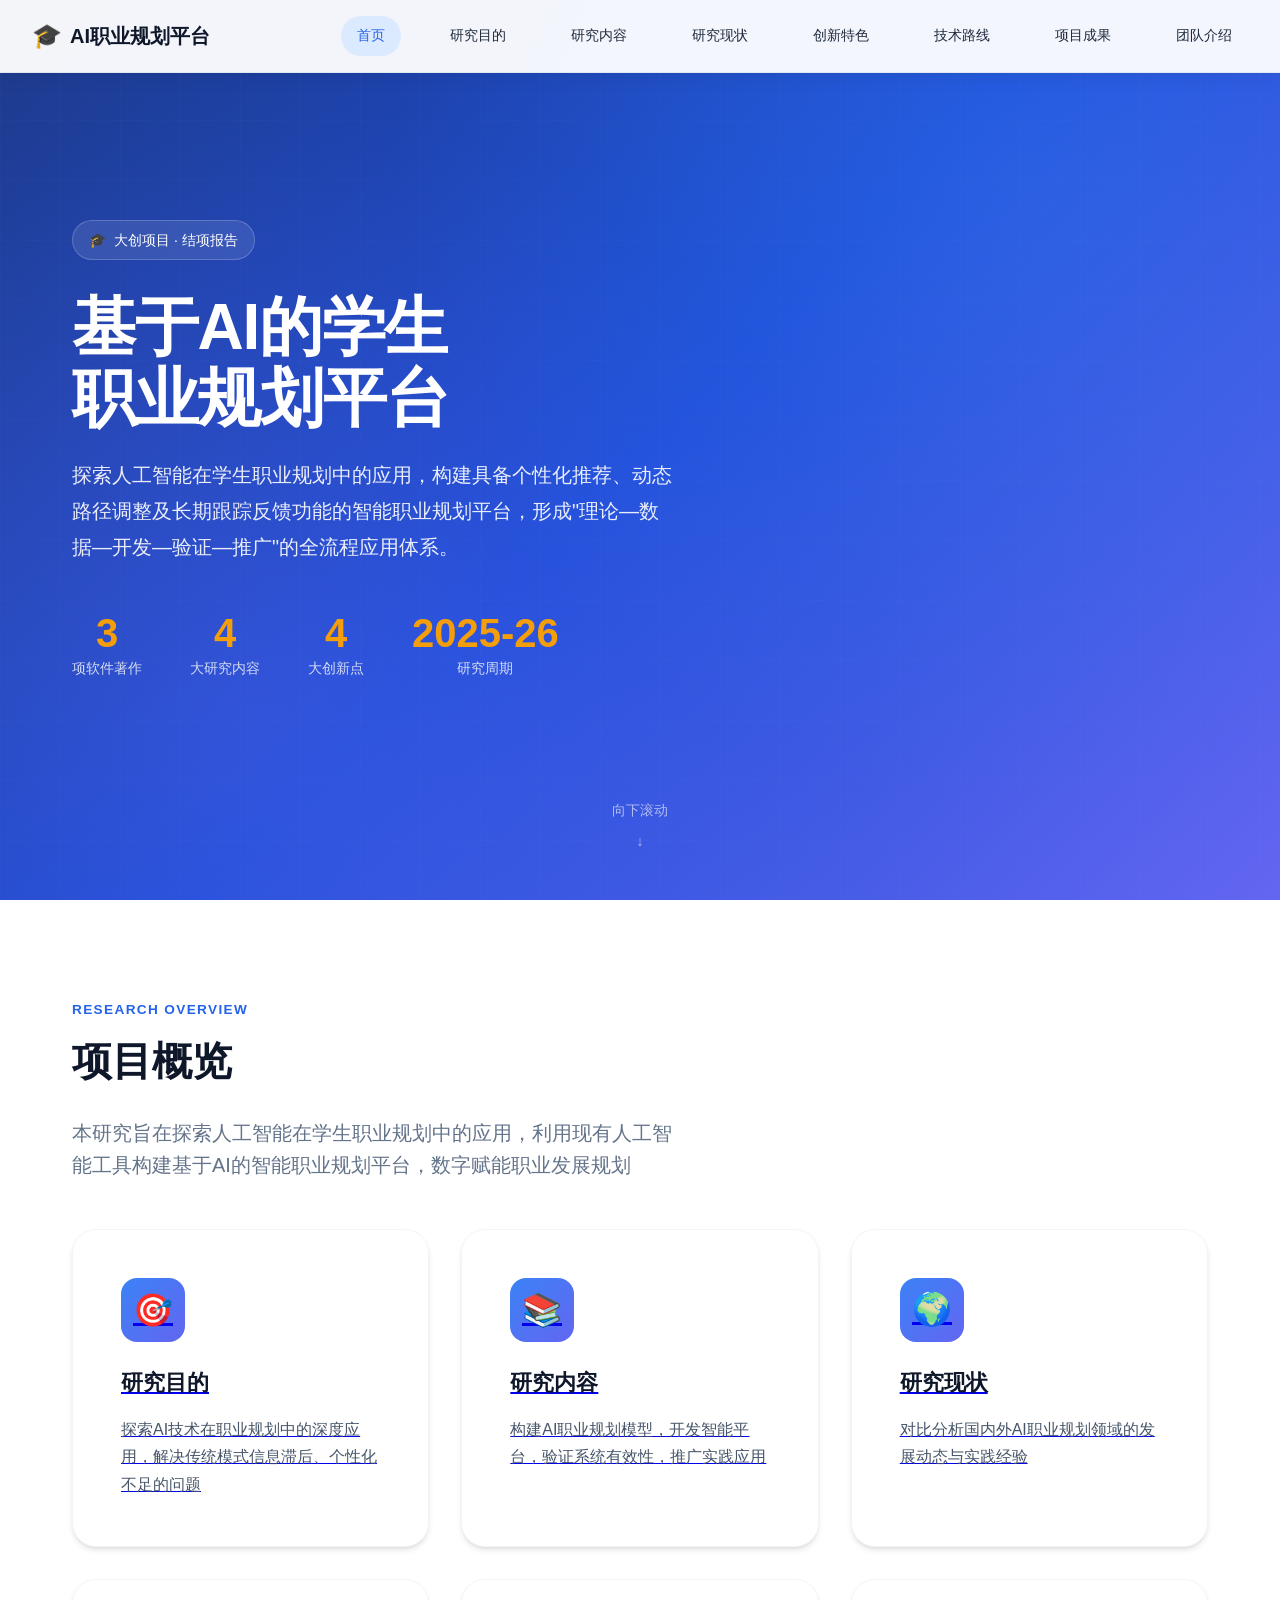
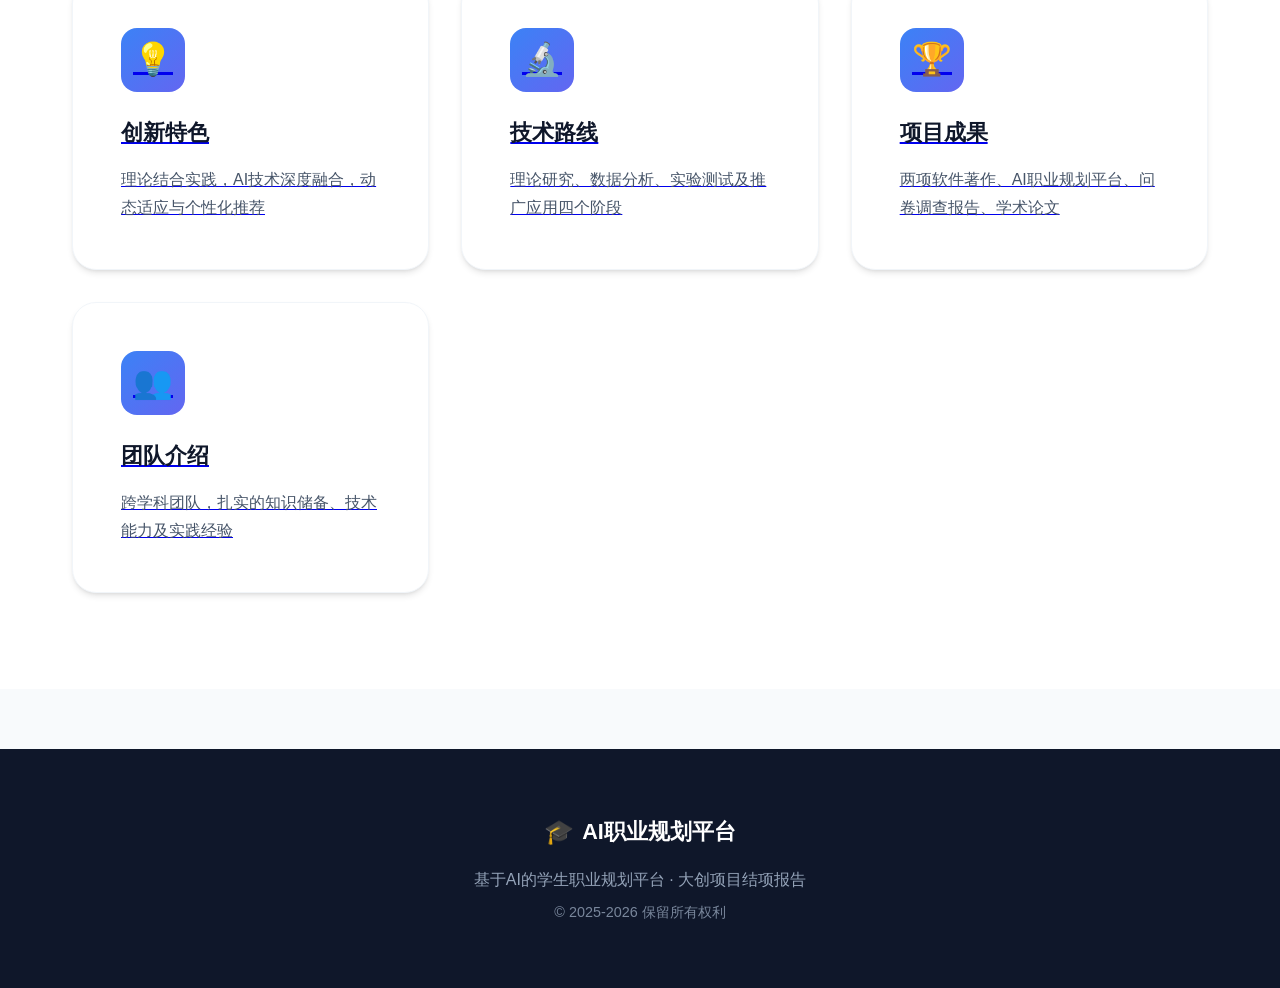
==== index.html @ b2a1bdc6 "Add files via upload" ====
<!DOCTYPE html>
<html lang="zh-CN">
<head>
  <meta charset="UTF-8">
  <meta name="viewport" content="width=device-width, initial-scale=1.0">
  <title>基于AI的学生职业规划平台 - 大创项目结项报告</title>
  <link rel="stylesheet" href="assets/css/common.css">
  <link rel="stylesheet" href="css/main.css">
</head>
<body>
  <nav class="navbar">
    <div class="nav-container">
      <a href="index.html" class="logo">
        <span class="logo-icon">🎓</span>
        <span class="logo-text">AI职业规划平台</span>
      </a>
      <div class="nav-links">
        <a href="index.html" class="nav-link active">首页</a>
        <a href="pages/purpose.html" class="nav-link">研究目的</a>
        <a href="pages/research.html" class="nav-link">研究内容</a>
        <a href="pages/status.html" class="nav-link">研究现状</a>
        <a href="pages/innovation.html" class="nav-link">创新特色</a>
        <a href="pages/tech.html" class="nav-link">技术路线</a>
        <a href="pages/achievements.html" class="nav-link">项目成果</a>
        <a href="pages/team.html" class="nav-link">团队介绍</a>
      </div>
      <button class="mobile-menu-btn" aria-label="打开菜单">
        <span></span><span></span><span></span>
      </button>
    </div>
  </nav>

  <section class="hero">
    <div class="hero-bg"></div>
    <div class="hero-grid"></div>
    <div class="container">
      <div class="hero-content">
        <div class="hero-badge">
          <span>🎓</span>
          <span>大创项目 · 结项报告</span>
        </div>
        <h1 class="hero-title">基于AI的学生<br>职业规划平台</h1>
        <p class="hero-description">探索人工智能在学生职业规划中的应用，构建具备个性化推荐、动态路径调整及长期跟踪反馈功能的智能职业规划平台，形成"理论—数据—开发—验证—推广"的全流程应用体系。</p>
        <div class="hero-stats">
          <div class="hero-stat">
            <div class="hero-stat-value">3</div>
            <div class="hero-stat-label">项软件著作</div>
          </div>
          <div class="hero-stat">
            <div class="hero-stat-value">4</div>
            <div class="hero-stat-label">大研究内容</div>
          </div>
          <div class="hero-stat">
            <div class="hero-stat-value">4</div>
            <div class="hero-stat-label">大创新点</div>
          </div>
          <div class="hero-stat">
            <div class="hero-stat-value">2025-26</div>
            <div class="hero-stat-label">研究周期</div>
          </div>
        </div>
      </div>
    </div>
    <div class="hero-scroll">
      <span>向下滚动</span>
      <span>↓</span>
    </div>
  </section>

  <section class="section section-light">
    <div class="container">
      <span class="section-label">Research Overview</span>
      <h2 class="section-title">项目概览</h2>
      <p class="section-subtitle">本研究旨在探索人工智能在学生职业规划中的应用，利用现有人工智能工具构建基于AI的智能职业规划平台，数字赋能职业发展规划</p>
      
      <div class="feature-cards">
        <a href="pages/purpose.html" class="feature-card">
          <div class="feature-card-icon">🎯</div>
          <h3 class="feature-card-title">研究目的</h3>
          <p class="feature-card-text">探索AI技术在职业规划中的深度应用，解决传统模式信息滞后、个性化不足的问题</p>
        </a>
        <a href="pages/research.html" class="feature-card">
          <div class="feature-card-icon">📚</div>
          <h3 class="feature-card-title">研究内容</h3>
          <p class="feature-card-text">构建AI职业规划模型，开发智能平台，验证系统有效性，推广实践应用</p>
        </a>
        <a href="pages/status.html" class="feature-card">
          <div class="feature-card-icon">🌍</div>
          <h3 class="feature-card-title">研究现状</h3>
          <p class="feature-card-text">对比分析国内外AI职业规划领域的发展动态与实践经验</p>
        </a>
        <a href="pages/innovation.html" class="feature-card">
          <div class="feature-card-icon">💡</div>
          <h3 class="feature-card-title">创新特色</h3>
          <p class="feature-card-text">理论结合实践，AI技术深度融合，动态适应与个性化推荐</p>
        </a>
        <a href="pages/tech.html" class="feature-card">
          <div class="feature-card-icon">🔬</div>
          <h3 class="feature-card-title">技术路线</h3>
          <p class="feature-card-text">理论研究、数据分析、实验测试及推广应用四个阶段</p>
        </a>
        <a href="pages/achievements.html" class="feature-card">
          <div class="feature-card-icon">🏆</div>
          <h3 class="feature-card-title">项目成果</h3>
          <p class="feature-card-text">两项软件著作、AI职业规划平台、问卷调查报告、学术论文</p>
        </a>
        <a href="pages/team.html" class="feature-card">
          <div class="feature-card-icon">👥</div>
          <h3 class="feature-card-title">团队介绍</h3>
          <p class="feature-card-text">跨学科团队，扎实的知识储备、技术能力及实践经验</p>
        </a>
      </div>
    </div>
  </section>

  <footer class="footer">
    <div class="container">
      <div class="footer-content">
        <div class="footer-brand">
          <span class="logo-icon">🎓</span>
          <span>AI职业规划平台</span>
        </div>
        <p class="footer-desc">基于AI的学生职业规划平台 · 大创项目结项报告</p>
        <p class="footer-copyright">© 2025-2026 保留所有权利</p>
      </div>
    </div>
  </footer>

  <script src="js/main.js"></script>
</body>
</html>
---- assets/css/common.css ----
* {
  margin: 0;
  padding: 0;
  box-sizing: border-box;
}
body {
  font-family: 'Inter', -apple-system, BlinkMacSystemFont, 'Segoe UI', Roboto, sans-serif;
  color: #1E293B;
  background: #F8FAFC;
  line-height: 1.6;
}

/* 导航栏 */
.navbar {
  background: white;
  box-shadow: 0 1px 4px rgba(0,0,0,0.08);
  position: sticky;
  top: 0;
  z-index: 1000;
}
.nav-container {
  max-width: 1200px;
  margin: 0 auto;
  display: flex;
  justify-content: space-between;
  align-items: center;
  padding: 0 20px;
  height: 64px;
}
.logo {
  font-size: 1.4rem;
  font-weight: bold;
  color: #2563EB;
  text-decoration: none;
}
.nav-links a {
  margin-left: 25px;
  text-decoration: none;
  color: #1E293B;
  font-weight: 500;
  transition: color 0.2s;
}
.nav-links a:hover { color: #2563EB; }
.btn-login {
  background: #2563EB;
  color: white !important;
  padding: 8px 20px;
  border-radius: 6px;
}

/* 页脚 */
.footer {
  text-align: center;
  padding: 30px;
  background: white;
  margin-top: 60px;
  color: #64748B;
}

/* AI助手 */
.ai-bubble {
  position: fixed;
  bottom: 30px;
  right: 30px;
  width: 60px;
  height: 60px;
  background: #2563EB;
  border-radius: 50%;
  display: flex;
  align-items: center;
  justify-content: center;
  font-size: 30px;
  color: white;
  cursor: pointer;
  box-shadow: 0 4px 12px rgba(37,99,235,0.4);
  z-index: 999;
  transition: transform 0.2s;
}
.ai-bubble:hover { transform: scale(1.1); }
.ai-chat-window {
  position: fixed;
  bottom: 100px;
  right: 30px;
  width: 350px;
  background: white;
  border-radius: 16px;
  box-shadow: 0 8px 30px rgba(0,0,0,0.12);
  display: none;
  flex-direction: column;
  z-index: 1000;
  overflow: hidden;
}
.ai-chat-window.active { display: flex; }
.chat-header {
  background: #2563EB;
  color: white;
  padding: 15px;
  display: flex;
  justify-content: space-between;
  align-items: center;
}
.chat-header button {
  background: none;
  border: none;
  color: white;
  font-size: 20px;
  cursor: pointer;
}
.chat-messages {
  height: 300px;
  overflow-y: auto;
  padding: 15px;
  display: flex;
  flex-direction: column;
  gap: 10px;
}
.msg {
  max-width: 80%;
  padding: 10px 14px;
  border-radius: 12px;
  font-size: 0.95rem;
}
.msg.bot {
  background: #F1F5F9;
  align-self: flex-start;
}
.msg.user {
  background: #2563EB;
  color: white;
  align-self: flex-end;
}
.chat-input {
  display: flex;
  padding: 10px;
  border-top: 1px solid #E2E8F0;
}
.chat-input input {
  flex: 1;
  padding: 10px;
  border: 1px solid #CBD5E1;
  border-radius: 8px;
  outline: none;
}
.chat-input button {
  margin-left: 8px;
  padding: 10px 16px;
  background: #2563EB;
  color: white;
  border: none;
  border-radius: 8px;
  cursor: pointer;
}
---- css/main.css ----
/* ===== 基础样式重置 ===== */
*, *::before, *::after {
  box-sizing: border-box;
  margin: 0;
  padding: 0;
}

:root {
  /* 主色调 */
  --primary-50: #EFF6FF;
  --primary-100: #DBEAFE;
  --primary-200: #BFDBFE;
  --primary-300: #93C5FD;
  --primary-400: #60A5FA;
  --primary-500: #3B82F6;
  --primary-600: #2563EB;
  --primary-700: #1D4ED8;
  --primary-800: #1E40AF;
  --primary-900: #1E3A8A;
  
  /* 辅助色 */
  --accent-purple: #6366F1;
  --accent-teal: #14B8A6;
  --accent-amber: #F59E0B;
  --accent-rose: #F43F5E;
  
  /* 中性色 */
  --gray-50: #F8FAFC;
  --gray-100: #F1F5F9;
  --gray-200: #E2E8F0;
  --gray-300: #CBD5E1;
  --gray-400: #94A3B8;
  --gray-500: #64748B;
  --gray-600: #475569;
  --gray-700: #334155;
  --gray-800: #1E293B;
  --gray-900: #0F172A;
  
  /* 功能色 */
  --success: #10B981;
  --warning: #F59E0B;
  --error: #EF4444;
  
  /* 字体 */
  --font-sans: 'Inter', -apple-system, BlinkMacSystemFont, 'Segoe UI', 'PingFang SC', 'Microsoft YaHei', sans-serif;
  
  /* 间距 */
  --space-xs: 0.5rem;
  --space-sm: 1rem;
  --space-md: 1.5rem;
  --space-lg: 2rem;
  --space-xl: 3rem;
  --space-2xl: 4rem;
  --space-3xl: 6rem;
  
  /* 圆角 */
  --radius-sm: 6px;
  --radius-md: 12px;
  --radius-lg: 16px;
  --radius-xl: 24px;
  --radius-full: 9999px;
  
  /* 阴影 */
  --shadow-sm: 0 1px 2px rgba(0,0,0,0.05);
  --shadow-md: 0 4px 6px -1px rgba(0,0,0,0.1), 0 2px 4px -2px rgba(0,0,0,0.1);
  --shadow-lg: 0 10px 15px -3px rgba(0,0,0,0.1), 0 4px 6px -4px rgba(0,0,0,0.1);
  --shadow-xl: 0 20px 25px -5px rgba(0,0,0,0.1), 0 8px 10px -6px rgba(0,0,0,0.1);
  
  /* 过渡 */
  --transition-fast: 150ms ease;
  --transition-base: 250ms ease;
  --transition-slow: 350ms ease;
}

html {
  scroll-behavior: smooth;
}

body {
  font-family: var(--font-sans);
  font-size: 16px;
  line-height: 1.6;
  color: var(--gray-700);
  background: var(--gray-50);
  -webkit-font-smoothing: antialiased;
  -moz-osx-font-smoothing: grayscale;
}

/* ===== 布局容器 ===== */
.container {
  width: 100%;
  max-width: 1200px;
  margin: 0 auto;
  padding: 0 var(--space-lg);
}

.section {
  padding: var(--space-3xl) 0;
}

.section-light {
  background: white;
}

.section-dark {
  background: var(--gray-900);
  color: white;
}

.section-gradient {
  background: linear-gradient(135deg, var(--primary-800) 0%, var(--primary-600) 50%, var(--accent-purple) 100%);
  color: white;
}

.section-gray {
  background: var(--gray-100);
}

/* ===== 导航栏 ===== */
.navbar {
  position: fixed;
  top: 0;
  left: 0;
  right: 0;
  z-index: 1000;
  background: rgba(255,255,255,0.95);
  backdrop-filter: blur(20px);
  -webkit-backdrop-filter: blur(20px);
  border-bottom: 1px solid var(--gray-200);
  transition: all var(--transition-base);
}

.nav-container {
  display: flex;
  align-items: center;
  justify-content: space-between;
  height: 72px;
  padding: 0 var(--space-lg);
  max-width: 1400px;
  margin: 0 auto;
}

.logo {
  display: flex;
  align-items: center;
  gap: var(--space-xs);
  text-decoration: none;
  font-weight: 700;
  font-size: 1.25rem;
  color: var(--gray-900);
}

.logo-icon {
  font-size: 1.5rem;
}

.nav-links {
  display: flex;
  align-items: center;
  gap: var(--space-xs);
}

.nav-link {
  padding: 8px 16px;
  text-decoration: none;
  color: var(--gray-600);
  font-weight: 500;
  font-size: 0.9rem;
  border-radius: var(--radius-full);
  transition: all var(--transition-fast);
}

.nav-link:hover {
  color: var(--primary-600);
  background: var(--primary-50);
}

.nav-link.active {
  color: var(--primary-600);
  background: var(--primary-100);
}

.mobile-menu-btn {
  display: none;
  flex-direction: column;
  gap: 5px;
  padding: 8px;
  background: none;
  border: none;
  cursor: pointer;
}

.mobile-menu-btn span {
  display: block;
  width: 24px;
  height: 2px;
  background: var(--gray-700);
  border-radius: 2px;
  transition: all var(--transition-fast);
}

/* ===== 页面通用样式 ===== */
.section-label {
  display: inline-block;
  font-size: 0.85rem;
  font-weight: 600;
  letter-spacing: 0.1em;
  text-transform: uppercase;
  color: var(--primary-600);
  margin-bottom: var(--space-sm);
}

.section-label.light {
  color: var(--primary-300);
}

.section-title {
  font-size: 2.5rem;
  font-weight: 700;
  color: var(--gray-900);
  line-height: 1.2;
  margin-bottom: var(--space-lg);
}

.section-title.light {
  color: white;
}

.section-subtitle {
  font-size: 1.25rem;
  color: var(--gray-500);
  max-width: 600px;
}

.section-subtitle.light {
  color: var(--gray-300);
}

.lead-text {
  font-size: 1.25rem;
  line-height: 1.8;
  color: var(--gray-700);
  margin-bottom: var(--space-md);
}

.body-text {
  font-size: 1.1rem;
  line-height: 1.8;
  color: var(--gray-600);
}

/* ===== 首页 Hero ===== */
.hero {
  position: relative;
  min-height: 100vh;
  display: flex;
  align-items: center;
  background: linear-gradient(135deg, var(--primary-900) 0%, var(--primary-700) 50%, var(--accent-purple) 100%);
  color: white;
  overflow: hidden;
}

.hero-bg {
  position: absolute;
  inset: 0;
  background: 
    radial-gradient(circle at 20% 80%, rgba(99, 102, 241, 0.3) 0%, transparent 50%),
    radial-gradient(circle at 80% 20%, rgba(59, 130, 246, 0.3) 0%, transparent 50%);
}

.hero-grid {
  position: absolute;
  inset: 0;
  background-image: 
    linear-gradient(rgba(255,255,255,0.03) 1px, transparent 1px),
    linear-gradient(90deg, rgba(255,255,255,0.03) 1px, transparent 1px);
  background-size: 60px 60px;
  opacity: 0.5;
}

.hero-content {
  position: relative;
  z-index: 1;
  max-width: 800px;
}

.hero-badge {
  display: inline-flex;
  align-items: center;
  gap: 8px;
  padding: 8px 16px;
  background: rgba(255,255,255,0.1);
  backdrop-filter: blur(10px);
  border: 1px solid rgba(255,255,255,0.2);
  border-radius: var(--radius-full);
  font-size: 0.875rem;
  font-weight: 500;
  margin-bottom: var(--space-lg);
}

.hero-title {
  font-size: clamp(2.5rem, 5vw, 4rem);
  font-weight: 800;
  line-height: 1.1;
  margin-bottom: var(--space-md);
  letter-spacing: -0.02em;
}

.hero-description {
  font-size: 1.25rem;
  line-height: 1.8;
  opacity: 0.9;
  max-width: 600px;
  margin-bottom: var(--space-xl);
}

.hero-stats {
  display: flex;
  gap: var(--space-xl);
  flex-wrap: wrap;
}

.hero-stat {
  text-align: center;
}

.hero-stat-value {
  font-size: 2.5rem;
  font-weight: 800;
  color: var(--accent-amber);
  line-height: 1;
}

.hero-stat-label {
  font-size: 0.9rem;
  opacity: 0.8;
  margin-top: 4px;
}

.hero-scroll {
  position: absolute;
  bottom: var(--space-xl);
  left: 50%;
  transform: translateX(-50%);
  display: flex;
  flex-direction: column;
  align-items: center;
  gap: 8px;
  color: rgba(255,255,255,0.6);
  font-size: 0.875rem;
  animation: bounce 2s infinite;
}

@keyframes bounce {
  0%, 20%, 50%, 80%, 100% { transform: translateX(-50%) translateY(0); }
  40% { transform: translateX(-50%) translateY(-10px); }
  60% { transform: translateX(-50%) translateY(-5px); }
}

/* ===== 页面 Hero ===== */
.page-hero {
  position: relative;
  padding: 140px 0 80px;
  background: linear-gradient(135deg, var(--primary-900) 0%, var(--primary-700) 100%);
  color: white;
  overflow: hidden;
}

.page-hero-content {
  position: relative;
  z-index: 1;
  text-align: center;
  max-width: 800px;
  margin: 0 auto;
}

.page-hero-title {
  font-size: 3rem;
  font-weight: 800;
  margin-bottom: var(--space-sm);
  letter-spacing: -0.02em;
}

.page-hero-subtitle {
  font-size: 1.25rem;
  opacity: 0.9;
  max-width: 600px;
  margin: 0 auto;
}

.hero-bg-pattern {
  position: absolute;
  inset: 0;
  background: 
    radial-gradient(circle at 30% 70%, rgba(99, 102, 241, 0.4) 0%, transparent 40%),
    radial-gradient(circle at 70% 30%, rgba(59, 130, 246, 0.4) 0%, transparent 40%);
}

/* ===== 卡片组件 ===== */
.card {
  background: white;
  border-radius: var(--radius-lg);
  padding: var(--space-lg);
  box-shadow: var(--shadow-md);
  transition: all var(--transition-base);
}

.card:hover {
  transform: translateY(-4px);
  box-shadow: var(--shadow-xl);
}

.card-icon {
  width: 56px;
  height: 56px;
  display: flex;
  align-items: center;
  justify-content: center;
  background: var(--primary-50);
  border-radius: var(--radius-md);
  font-size: 1.75rem;
  margin-bottom: var(--space-md);
}

.card-title {
  font-size: 1.25rem;
  font-weight: 600;
  color: var(--gray-900);
  margin-bottom: var(--space-xs);
}

.card-text {
  color: var(--gray-600);
  line-height: 1.7;
}

/* ===== 首页特色卡片 ===== */
.feature-cards {
  display: grid;
  grid-template-columns: repeat(auto-fit, minmax(280px, 1fr));
  gap: var(--space-lg);
  margin-top: var(--space-xl);
}

.feature-card {
  background: white;
  border-radius: var(--radius-xl);
  padding: var(--space-xl);
  box-shadow: var(--shadow-md);
  transition: all var(--transition-base);
  border: 1px solid var(--gray-100);
}

.feature-card:hover {
  transform: translateY(-8px);
  box-shadow: var(--shadow-xl);
  border-color: var(--primary-200);
}

.feature-card-icon {
  width: 64px;
  height: 64px;
  display: flex;
  align-items: center;
  justify-content: center;
  background: linear-gradient(135deg, var(--primary-500), var(--accent-purple));
  border-radius: var(--radius-lg);
  font-size: 2rem;
  margin-bottom: var(--space-md);
}

.feature-card-title {
  font-size: 1.35rem;
  font-weight: 700;
  color: var(--gray-900);
  margin-bottom: var(--space-sm);
}

.feature-card-text {
  color: var(--gray-600);
  line-height: 1.7;
}

/* ===== 按钮 ===== */
.btn {
  display: inline-flex;
  align-items: center;
  justify-content: center;
  gap: 8px;
  padding: 12px 28px;
  font-size: 1rem;
  font-weight: 600;
  text-decoration: none;
  border-radius: var(--radius-full);
  transition: all var(--transition-fast);
  cursor: pointer;
  border: none;
}

.btn-primary {
  background: var(--primary-600);
  color: white;
}

.btn-primary:hover {
  background: var(--primary-700);
  transform: translateY(-2px);
  box-shadow: var(--shadow-lg);
}

.btn-secondary {
  background: white;
  color: var(--gray-700);
  border: 1px solid var(--gray-300);
}

.btn-secondary:hover {
  background: var(--gray-50);
  border-color: var(--gray-400);
}

.btn-ghost {
  background: transparent;
  color: var(--primary-600);
}

.btn-ghost:hover {
  background: var(--primary-50);
}

/* ===== 研究目的页面 ===== */
.purpose-intro {
  display: grid;
  grid-template-columns: 1fr 1fr;
  gap: var(--space-3xl);
  align-items: center;
}

.concept-circle {
  position: relative;
  width: 400px;
  height: 400px;
  margin: 0 auto;
}

.circle-item {
  position: absolute;
  width: 100px;
  height: 100px;
  display: flex;
  align-items: center;
  justify-content: center;
  background: white;
  border-radius: 50%;
  font-weight: 700;
  color: var(--gray-800);
  box-shadow: var(--shadow-lg);
  font-size: 1.1rem;
}

.circle-item.theory { top: 0; left: 50%; transform: translateX(-50%); }
.circle-item.data { top: 25%; right: 0; }
.circle-item.dev { bottom: 25%; right: 0; }
.circle-item.verify { bottom: 0; left: 50%; transform: translateX(-50%); }
.circle-item.promote { bottom: 25%; left: 0; }

.center-text {
  position: absolute;
  top: 50%;
  left: 50%;
  transform: translate(-50%, -50%);
  text-align: center;
  font-weight: 700;
  color: var(--primary-600);
  font-size: 1.1rem;
  line-height: 1.4;
}

.problems-grid {
  display: grid;
  grid-template-columns: repeat(3, 1fr);
  gap: var(--space-lg);
  margin-top: var(--space-xl);
}

.problem-card {
  text-align: center;
  padding: var(--space-xl);
  background: rgba(255,255,255,0.05);
  border-radius: var(--radius-xl);
  border: 1px solid rgba(255,255,255,0.1);
  transition: all var(--transition-base);
}

.problem-card:hover {
  background: rgba(255,255,255,0.1);
  transform: translateY(-4px);
}

.problem-icon {
  width: 64px;
  height: 64px;
  margin: 0 auto var(--space-md);
  color: var(--accent-amber);
}

.problem-card h3 {
  font-size: 1.25rem;
  font-weight: 600;
  margin-bottom: var(--space-sm);
  color: white;
}

.problem-card p {
  color: var(--gray-400);
  line-height: 1.7;
}

.features-grid {
  display: grid;
  grid-template-columns: repeat(2, 1fr);
  gap: var(--space-xl);
  margin-top: var(--space-xl);
}

.feature-item {
  display: flex;
  gap: var(--space-lg);
  padding: var(--space-xl);
  background: rgba(255,255,255,0.1);
  backdrop-filter: blur(10px);
  border-radius: var(--radius-xl);
  border: 1px solid rgba(255,255,255,0.2);
  transition: all var(--transition-base);
}

.feature-item:hover {
  background: rgba(255,255,255,0.15);
  transform: translateY(-4px);
}

.feature-number {
  font-size: 3rem;
  font-weight: 800;
  color: rgba(255,255,255,0.3);
  line-height: 1;
  flex-shrink: 0;
}

.feature-content h3 {
  font-size: 1.25rem;
  font-weight: 600;
  margin-bottom: var(--space-sm);
  color: white;
}

.feature-content p {
  color: rgba(255,255,255,0.8);
  line-height: 1.7;
}

.outcomes-list {
  display: grid;
  gap: var(--space-md);
  margin-top: var(--space-xl);
}

.outcome-item {
  display: flex;
  align-items: flex-start;
  gap: var(--space-md);
  padding: var(--space-lg);
  background: var(--gray-50);
  border-radius: var(--radius-lg);
  border-left: 4px solid var(--primary-500);
  transition: all var(--transition-base);
}

.outcome-item:hover {
  background: white;
  box-shadow: var(--shadow-md);
  transform: translateX(8px);
}

.outcome-marker {
  width: 12px;
  height: 12px;
  background: var(--primary-500);
  border-radius: 50%;
  flex-shrink: 0;
  margin-top: 6px;
}

.outcome-content h4 {
  font-size: 1.15rem;
  font-weight: 600;
  color: var(--gray-900);
  margin-bottom: 4px;
}

.outcome-content p {
  color: var(--gray-600);
  line-height: 1.6;
}

/* ===== 研究内容页面 ===== */
.research-grid {
  display: grid;
  grid-template-columns: repeat(2, 1fr);
  gap: var(--space-xl);
}

.research-card {
  background: white;
  border-radius: var(--radius-xl);
  overflow: hidden;
  box-shadow: var(--shadow-md);
  transition: all var(--transition-base);
}

.research-card:hover {
  transform: translateY(-8px);
  box-shadow: var(--shadow-xl);
}

.research-card-header {
  padding: var(--space-xl);
  background: linear-gradient(135deg, var(--primary-600), var(--accent-purple));
  color: white;
}

.research-number {
  font-size: 4rem;
  font-weight: 800;
  opacity: 0.3;
  line-height: 1;
  margin-bottom: var(--space-sm);
}

.research-card-header h3 {
  font-size: 1.5rem;
  font-weight: 700;
}

.research-card-body {
  padding: var(--space-xl);
}

.research-card-body p {
  color: var(--gray-600);
  line-height: 1.8;
  margin-bottom: var(--space-md);
}

.research-points {
  list-style: none;
}

.research-points li {
  padding: 8px 0;
  padding-left: 24px;
  position: relative;
  color: var(--gray-700);
}

.research-points li::before {
  content: '→';
  position: absolute;
  left: 0;
  color: var(--primary-500);
  font-weight: 700;
}

/* ===== 研究现状页面 ===== */
.status-tabs {
  display: flex;
  justify-content: center;
  gap: var(--space-sm);
  margin-bottom: var(--space-xl);
  flex-wrap: wrap;
}

.status-tab {
  padding: 12px 32px;
  background: white;
  border: 2px solid var(--gray-200);
  border-radius: var(--radius-full);
  font-size: 1rem;
  font-weight: 600;
  color: var(--gray-600);
  cursor: pointer;
  transition: all var(--transition-fast);
}

.status-tab:hover {
  border-color: var(--primary-300);
  color: var(--primary-600);
}

.status-tab.active {
  background: var(--primary-600);
  border-color: var(--primary-600);
  color: white;
}

.status-content {
  display: none;
}

.status-content.active {
  display: block;
}

.status-grid {
  display: grid;
  gap: var(--space-lg);
}

.status-card {
  background: white;
  border-radius: var(--radius-xl);
  padding: var(--space-xl);
  box-shadow: var(--shadow-md);
  border: 1px solid var(--gray-100);
}

.status-card-header {
  display: flex;
  align-items: center;
  gap: var(--space-md);
  margin-bottom: var(--space-md);
}

.status-icon {
  width: 56px;
  height: 56px;
  display: flex;
  align-items: center;
  justify-content: center;
  background: var(--primary-50);
  border-radius: var(--radius-lg);
  font-size: 1.75rem;
}

.status-card-header h3 {
  font-size: 1.35rem;
  font-weight: 700;
  color: var(--gray-900);
}

.status-list {
  list-style: none;
}

.status-list li {
  padding: 12px 0;
  padding-left: 28px;
  position: relative;
  color: var(--gray-600);
  line-height: 1.7;
  border-bottom: 1px solid var(--gray-100);
}

.status-list li:last-child {
  border-bottom: none;
}

.status-list li::before {
  content: '▸';
  position: absolute;
  left: 0;
  color: var(--primary-500);
  font-weight: 700;
}

/* ===== 创新点页面 ===== */
.innovation-grid {
  display: grid;
  grid-template-columns: repeat(2, 1fr);
  gap: var(--space-xl);
}

.innovation-card {
  background: white;
  border-radius: var(--radius-xl);
  padding: var(--space-2xl);
  box-shadow: var(--shadow-md);
  border: 1px solid var(--gray-100);
  transition: all var(--transition-base);
  position: relative;
  overflow: hidden;
}

.innovation-card::before {
  content: '';
  position: absolute;
  top: 0;
  left: 0;
  right: 0;
  height: 4px;
  background: linear-gradient(90deg, var(--primary-500), var(--accent-purple));
}

.innovation-card:hover {
  transform: translateY(-8px);
  box-shadow: var(--shadow-xl);
}

.innovation-icon {
  width: 72px;
  height: 72px;
  display: flex;
  align-items: center;
  justify-content: center;
  background: linear-gradient(135deg, var(--primary-500), var(--accent-purple));
  border-radius: var(--radius-lg);
  font-size: 2.25rem;
  margin-bottom: var(--space-lg);
}

.innovation-card h3 {
  font-size: 1.5rem;
  font-weight: 700;
  color: var(--gray-900);
  margin-bottom: var(--space-md);
}

.innovation-card p {
  color: var(--gray-600);
  line-height: 1.8;
}

/* ===== 技术路线页面 ===== */
.tech-timeline {
  position: relative;
  max-width: 900px;
  margin: 0 auto;
}

.tech-timeline::before {
  content: '';
  position: absolute;
  left: 50%;
  top: 0;
  bottom: 0;
  width: 4px;
  background: linear-gradient(180deg, var(--primary-500), var(--accent-purple));
  transform: translateX(-50%);
  border-radius: 2px;
}

.tech-item {
  position: relative;
  width: 50%;
  padding: var(--space-lg) var(--space-xl);
}

.tech-item:nth-child(odd) {
  padding-right: 60px;
  text-align: right;
}

.tech-item:nth-child(even) {
  margin-left: 50%;
  padding-left: 60px;
}

.tech-dot {
  position: absolute;
  width: 24px;
  height: 24px;
  background: white;
  border: 4px solid var(--primary-500);
  border-radius: 50%;
  top: var(--space-lg);
  z-index: 1;
}

.tech-item:nth-child(odd) .tech-dot {
  right: -12px;
}

.tech-item:nth-child(even) .tech-dot {
  left: -12px;
}

.tech-content {
  background: white;
  padding: var(--space-xl);
  border-radius: var(--radius-xl);
  box-shadow: var(--shadow-md);
}

.tech-phase {
  display: inline-block;
  padding: 4px 12px;
  background: var(--primary-50);
  color: var(--primary-600);
  font-size: 0.85rem;
  font-weight: 600;
  border-radius: var(--radius-full);
  margin-bottom: var(--space-sm);
}

.tech-content h3 {
  font-size: 1.35rem;
  font-weight: 700;
  color: var(--gray-900);
  margin-bottom: var(--space-sm);
}

.tech-content p {
  color: var(--gray-600);
  line-height: 1.7;
}

/* ===== 成果页面 ===== */
.achievements-grid {
  display: grid;
  grid-template-columns: repeat(3, 1fr);
  gap: var(--space-lg);
}

.achievement-card {
  background: white;
  border-radius: var(--radius-xl);
  padding: var(--space-xl);
  box-shadow: var(--shadow-md);
  border: 1px solid var(--gray-100);
  transition: all var(--transition-base);
  text-align: center;
}

.achievement-card:hover {
  transform: translateY(-8px);
  box-shadow: var(--shadow-xl);
  border-color: var(--primary-200);
}

.achievement-icon {
  width: 80px;
  height: 80px;
  display: flex;
  align-items: center;
  justify-content: center;
  background: linear-gradient(135deg, var(--primary-500), var(--accent-purple));
  border-radius: var(--radius-xl);
  font-size: 2.5rem;
  margin: 0 auto var(--space-lg);
}

.achievement-card h3 {
  font-size: 1.25rem;
  font-weight: 700;
  color: var(--gray-900);
  margin-bottom: var(--space-sm);
}

.achievement-card p {
  color: var(--gray-600);
  line-height: 1.7;
  margin-bottom: var(--space-md);
}

.achievement-tag {
  display: inline-flex;
  align-items: center;
  gap: 6px;
  padding: 6px 16px;
  border-radius: var(--radius-full);
  font-size: 0.875rem;
  font-weight: 600;
}

.achievement-tag.completed {
  background: var(--success);
  color: white;
}

.achievement-tag.progress {
  background: var(--warning);
  color: white;
}

/* ===== 团队页面 ===== */
.team-grid {
  display: grid;
  grid-template-columns: repeat(2, 1fr);
  gap: var(--space-xl);
}

.team-card {
  background: white;
  border-radius: var(--radius-xl);
  padding: var(--space-2xl);
  box-shadow: var(--shadow-md);
  border: 1px solid var(--gray-100);
  transition: all var(--transition-base);
}

.team-card:hover {
  transform: translateY(-4px);
  box-shadow: var(--shadow-xl);
}

.team-card-header {
  display: flex;
  align-items: center;
  gap: var(--space-md);
  margin-bottom: var(--space-lg);
  padding-bottom: var(--space-md);
  border-bottom: 2px solid var(--gray-100);
}

.team-icon {
  width: 56px;
  height: 56px;
  display: flex;
  align-items: center;
  justify-content: center;
  background: linear-gradient(135deg, var(--primary-500), var(--accent-purple));
  border-radius: var(--radius-lg);
  font-size: 1.75rem;
}

.team-card-header h3 {
  font-size: 1.35rem;
  font-weight: 700;
  color: var(--gray-900);
}

.team-list {
  list-style: none;
}

.team-list li {
  padding: 10px 0;
  padding-left: 28px;
  position: relative;
  color: var(--gray-600);
  line-height: 1.7;
}

.team-list li::before {
  content: '✓';
  position: absolute;
  left: 0;
  color: var(--success);
  font-weight: 700;
}

/* ===== 首页导航卡片 ===== */
.nav-cards {
  display: grid;
  grid-template-columns: repeat(4, 1fr);
  gap: var(--space-lg);
  margin-top: var(--space-2xl);
}

.nav-card {
  display: flex;
  flex-direction: column;
  align-items: center;
  text-align: center;
  padding: var(--space-xl);
  background: white;
  border-radius: var(--radius-xl);
  text-decoration: none;
  color: var(--gray-700);
  box-shadow: var(--shadow-md);
  transition: all var(--transition-base);
  border: 1px solid var(--gray-100);
}

.nav-card:hover {
  transform: translateY(-8px);
  box-shadow: var(--shadow-xl);
  border-color: var(--primary-200);
}

.nav-card-icon {
  width: 64px;
  height: 64px;
  display: flex;
  align-items: center;
  justify-content: center;
  background: var(--primary-50);
  border-radius: var(--radius-lg);
  font-size: 2rem;
  margin-bottom: var(--space-md);
  transition: all var(--transition-base);
}

.nav-card:hover .nav-card-icon {
  background: linear-gradient(135deg, var(--primary-500), var(--accent-purple));
}

.nav-card h3 {
  font-size: 1.15rem;
  font-weight: 700;
  color: var(--gray-900);
  margin-bottom: var(--space-xs);
}

.nav-card p {
  font-size: 0.9rem;
  color: var(--gray-500);
}

/* ===== Footer ===== */
.footer {
  background: var(--gray-900);
  color: var(--gray-400);
  padding: var(--space-2xl) 0;
}

.footer-content {
  text-align: center;
}

.footer-brand {
  display: flex;
  align-items: center;
  justify-content: center;
  gap: var(--space-xs);
  font-size: 1.35rem;
  font-weight: 700;
  color: white;
  margin-bottom: var(--space-sm);
}

.footer-desc {
  margin-bottom: var(--space-xs);
}

.footer-copyright {
  font-size: 0.9rem;
  opacity: 0.8;
}

/* ===== 响应式设计 ===== */
@media (max-width: 1024px) {
  .nav-cards {
    grid-template-columns: repeat(2, 1fr);
  }
  
  .achievements-grid {
    grid-template-columns: repeat(2, 1fr);
  }
  
  .features-grid {
    grid-template-columns: 1fr;
  }
  
  .research-grid {
    grid-template-columns: 1fr;
  }
}

@media (max-width: 768px) {
  .nav-links {
    display: none;
    position: absolute;
    top: 72px;
    left: 0;
    right: 0;
    background: white;
    flex-direction: column;
    padding: var(--space-md);
    gap: var(--space-xs);
    box-shadow: var(--shadow-lg);
  }
  
  .nav-links.active {
    display: flex;
  }
  
  .mobile-menu-btn {
    display: flex;
  }
  
  .page-hero-title {
    font-size: 2rem;
  }
  
  .section-title {
    font-size: 1.75rem;
  }
  
  .nav-cards {
    grid-template-columns: 1fr;
  }
  
  .achievements-grid {
    grid-template-columns: 1fr;
  }
  
  .innovation-grid {
    grid-template-columns: 1fr;
  }
  
  .team-grid {
    grid-template-columns: 1fr;
  }
  
  .problems-grid {
    grid-template-columns: 1fr;
  }
  
  .purpose-intro {
    grid-template-columns: 1fr;
  }
  
  .concept-circle {
    width: 300px;
    height: 300px;
  }
  
  .circle-item {
    width: 80px;
    height: 80px;
    font-size: 0.9rem;
  }
  
  .tech-timeline::before {
    left: 20px;
  }
  
  .tech-item {
    width: 100%;
    padding-left: 60px !important;
    padding-right: 0 !important;
    margin-left: 0 !important;
    text-align: left !important;
  }
  
  .tech-dot {
    left: 10px !important;
    right: auto !important;
  }
  
  .hero-stats {
    gap: var(--space-lg);
  }
  
  .hero-stat-value {
    font-size: 2rem;
  }
}

/* ===== 动画效果 ===== */
@keyframes fadeInUp {
  from {
    opacity: 0;
    transform: translateY(30px);
  }
  to {
    opacity: 1;
    transform: translateY(0);
  }
}

.animate-fade-in {
  animation: fadeInUp 0.6s ease forwards;
}

/* ===== 装饰元素 ===== */
.gradient-text {
  background: linear-gradient(135deg, var(--primary-600), var(--accent-purple));
  -webkit-background-clip: text;
  -webkit-text-fill-color: transparent;
  background-clip: text;
}

.divider {
  width: 60px;
  height: 4px;
  background: linear-gradient(90deg, var(--primary-500), var(--accent-purple));
  border-radius: 2px;
  margin: var(--space-md) 0;
}
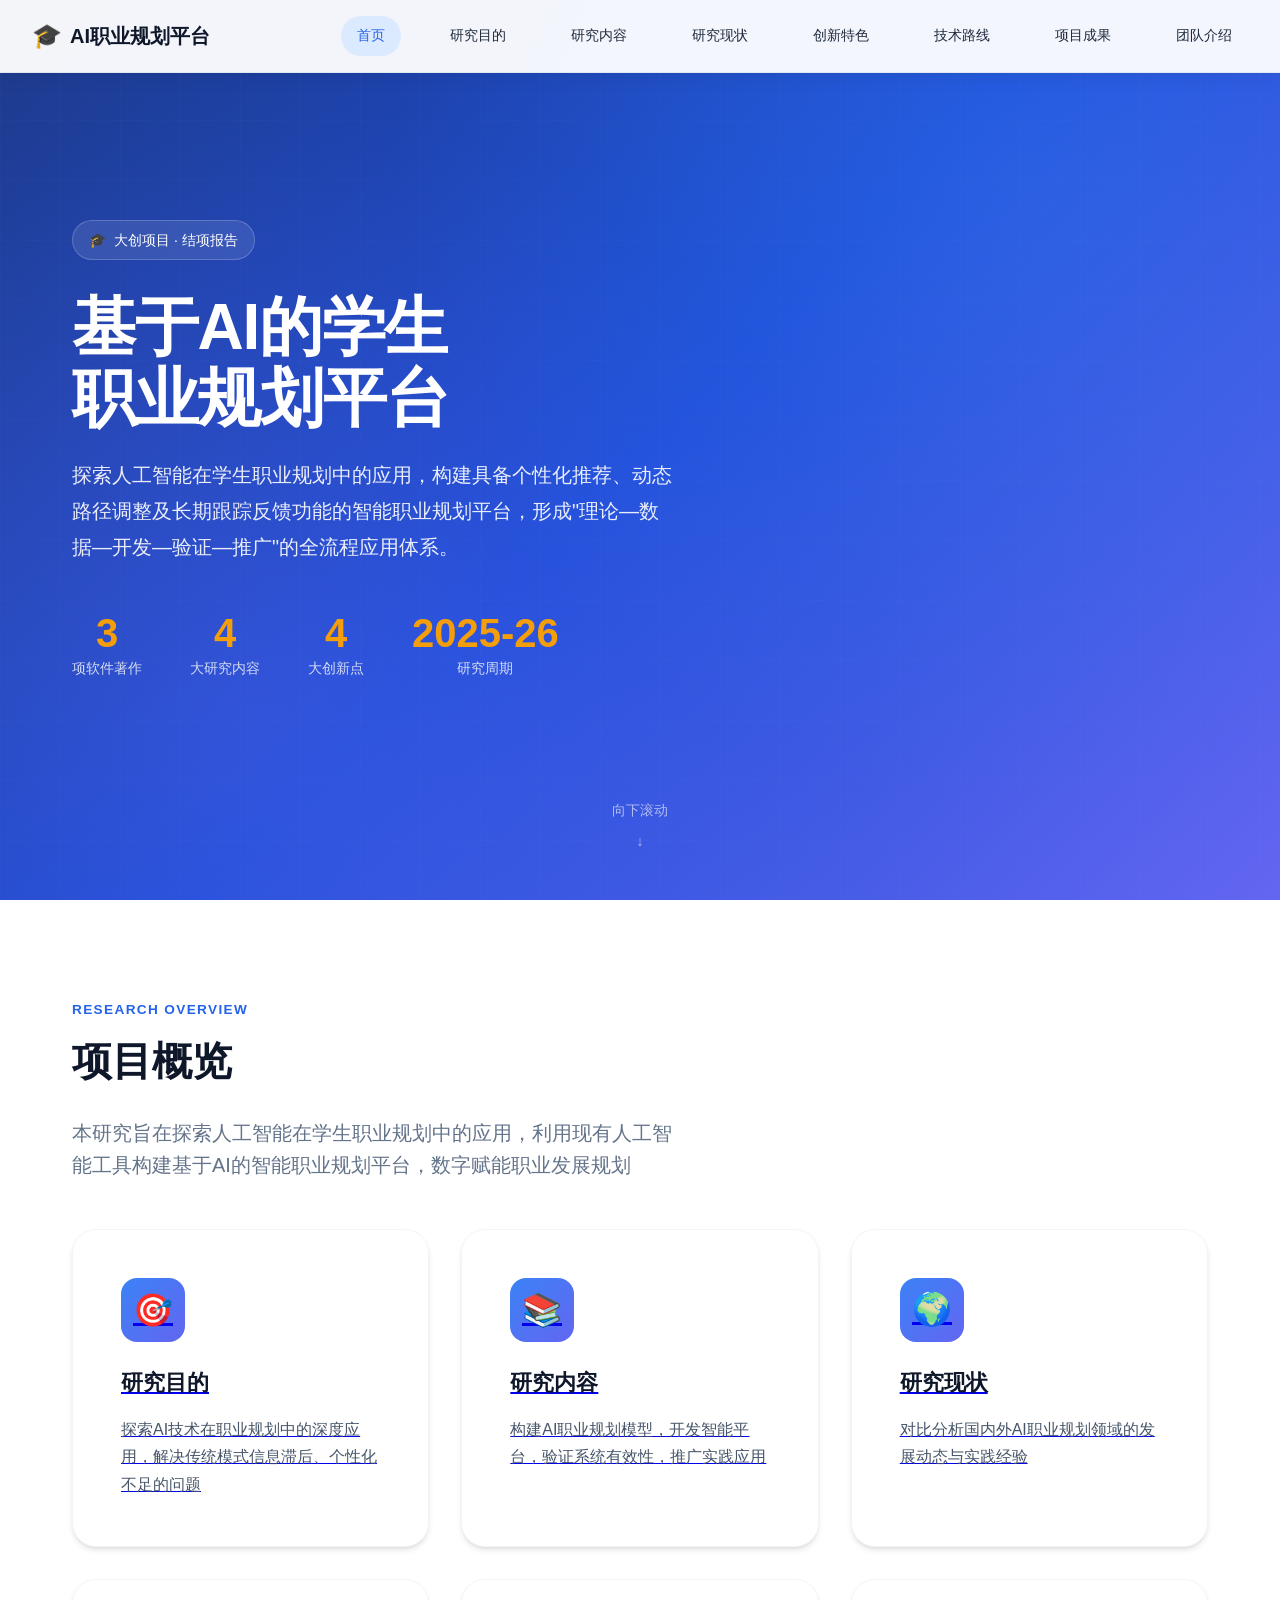
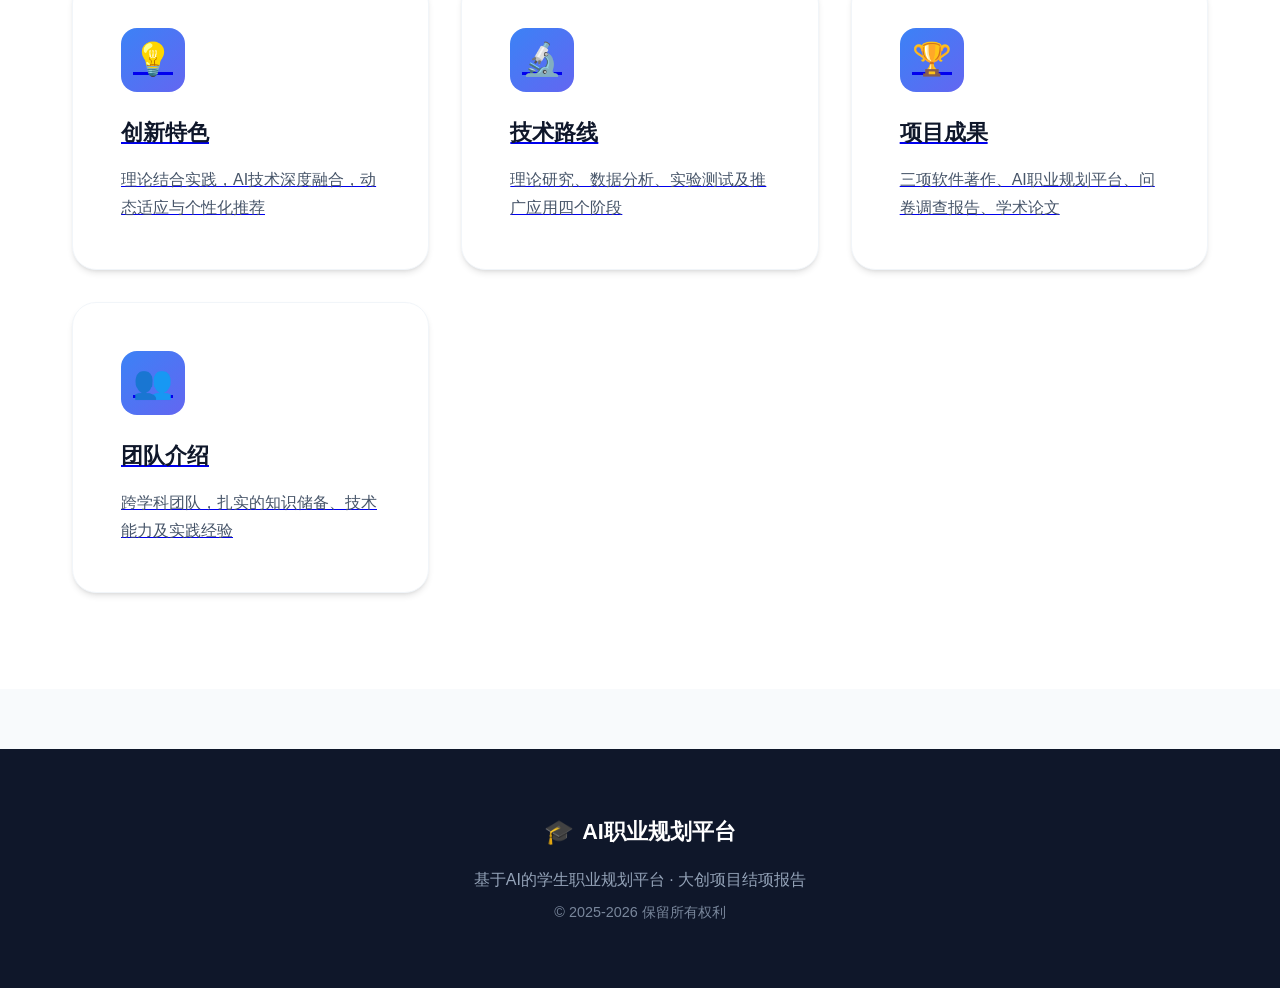
==== commit dbd19cda: "Update index.html" ====
--- a/index.html
+++ b/index.html
@@ -102,7 +102,7 @@
         <a href="pages/achievements.html" class="feature-card">
           <div class="feature-card-icon">🏆</div>
           <h3 class="feature-card-title">项目成果</h3>
-          <p class="feature-card-text">两项软件著作、AI职业规划平台、问卷调查报告、学术论文</p>
+          <p class="feature-card-text">三项软件著作、AI职业规划平台、问卷调查报告、学术论文</p>
         </a>
         <a href="pages/team.html" class="feature-card">
           <div class="feature-card-icon">👥</div>
@@ -128,4 +128,4 @@
 
   <script src="js/main.js"></script>
 </body>
-</html>+</html>
